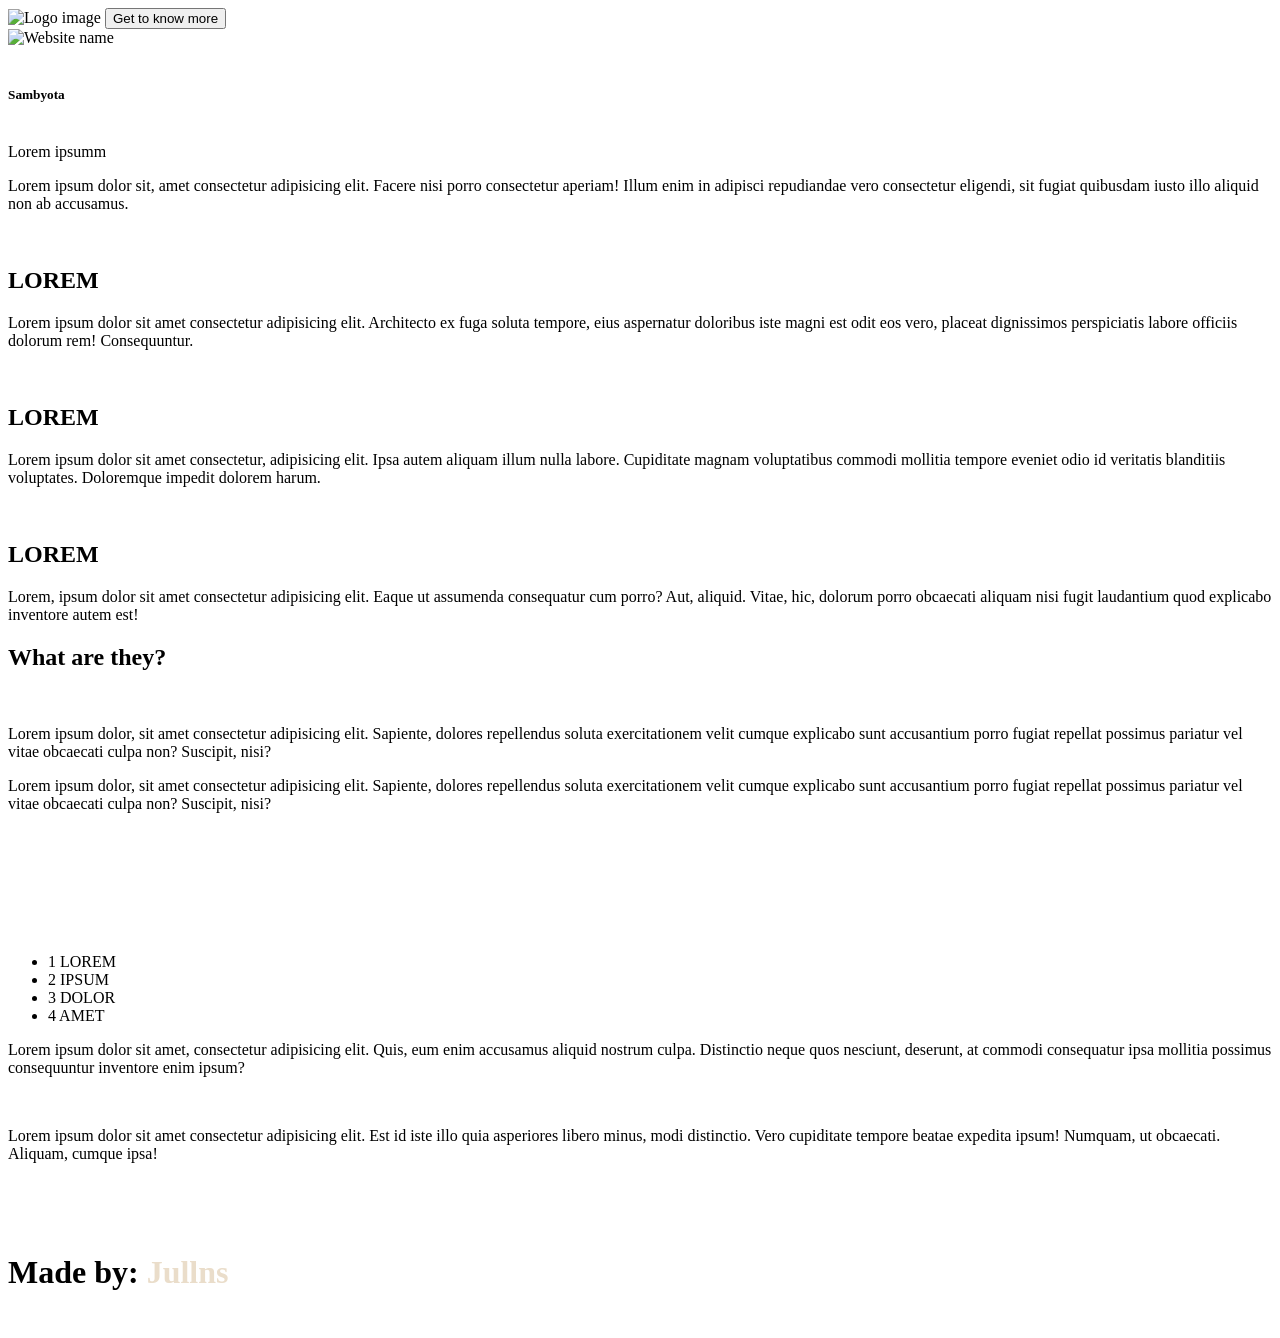
==== index.html @ 9040424c "Update index.html (Added some images)" ====
<!DOCTYPE html>
<html lang="en">
<head>
    <meta charset="UTF-8">
    <meta name="viewport" content="width=device-width, initial-scale=1.0">
    <link rel="icon" href="#" type="image/x-icon">
    <link rel="Stylesheet" href="style.css">
    <title>Presentation</title>
</head>
<body>
    <header>
        <img src="https://i.pinimg.com/1200x/c7/43/ba/c743ba436043ff86fafc4861faecf809.jpg" class="logo" alt="Logo image">
        <button class="btnHeader">Get to know more</button>
    </header>

    <section class="hero">
        <div class="imgHero">
            <img src="https://placehold.co/500x150" alt="Website name">
        </div>
    </section>

    <section class="flips">
        <div class="above">
            <img src="img/ladyBug.png" alt="" style="height: 90px;" class="imgAbove">
            <h5>Sambyota</h5>
            <img src="img/button.png" alt="" style="height: 50px;" class="imgAbove">
        </div>
        <div class="textInfo">
            <span>Lorem ipsumm</span>
            <p>Lorem ipsum dolor sit, amet consectetur adipisicing elit. Facere nisi porro consectetur aperiam! Illum enim in adipisci repudiandae vero consectetur eligendi, sit fugiat quibusdam iusto illo aliquid non ab accusamus.</p>
        </div>
        <div class="flipImages">
            <div class="flipCard">
                <div class="flipCardInner">
                    <div class="flipCardFront">
                        <img src="https://i.pinimg.com/736x/1f/29/45/1f2945234f27a18b586317b9a08e1dca.jpg" alt="">
                    </div>
                    <div class="flipCardBack">
                        <h1>LOREM</h1>
                        <p>Lorem ipsum dolor sit amet consectetur adipisicing elit. Architecto ex fuga soluta tempore, eius aspernatur doloribus iste magni est odit eos vero, placeat dignissimos perspiciatis labore officiis dolorum rem! Consequuntur.</p>
                    </div>
                </div>
            </div>

            <div class="flipCard">
                <div class="flipCardInner">
                    <div class="flipCardFront">
                        <img src="https://i.pinimg.com/736x/7e/d2/30/7ed23029f573b01a858c3f5cab097824.jpg" alt="">
                    </div>
                    <div class="flipCardBack">
                        <h1>LOREM</h1>
                        <p>Lorem ipsum dolor sit amet consectetur, adipisicing elit. Ipsa autem aliquam illum nulla labore. Cupiditate magnam voluptatibus commodi mollitia tempore eveniet odio id veritatis blanditiis voluptates. Doloremque impedit dolorem harum.</p>
                    </div>
                </div>   
            </div>

            <div class="flipCard">
                <div class="flipCardInner">
                    <div class="flipCardFront">
                        <img src="https://i.pinimg.com/736x/ce/5a/1a/ce5a1a4d6c5ed7a94f8ad2fc9b139fdb.jpg" alt="">
                    </div>
                    <div class="flipCardBack">
                        <h1>LOREM</h1>
                        <p>Lorem, ipsum dolor sit amet consectetur adipisicing elit. Eaque ut assumenda consequatur cum porro? Aut, aliquid. Vitae, hic, dolorum porro obcaecati aliquam nisi fugit laudantium quod explicabo inventore autem est!</p>
                    </div>   
                </div>
            </div>
        </div>
    </section>

    <section class="noNameYet">
        <div class="leftSide">
            <h1>What are they?</h1>
            <br>
            <p>
                Lorem ipsum dolor, sit amet consectetur adipisicing elit. Sapiente, dolores repellendus soluta exercitationem 
                velit cumque explicabo sunt accusantium porro fugiat repellat possimus pariatur vel vitae obcaecati culpa non? Suscipit, nisi?
            <br>
            </p>
            <p>
                Lorem ipsum dolor, sit amet consectetur adipisicing elit. Sapiente, dolores repellendus soluta exercitationem 
                velit cumque explicabo sunt accusantium porro fugiat repellat possimus pariatur vel vitae obcaecati culpa non? Suscipit, nisi?
            </p>
        </div>
        <div class="rightSide">
            <img src="https://i.pinimg.com/1200x/5e/f9/04/5ef9048542bf9fe75a22320e7ff484f0.jpg" alt="">
        </div>
    </section>

    <section class="containerAbout1">
        <div class="imgContainer">
            <img src="https://i.pinimg.com/736x/b4/34/05/b43405a6c6531537ccabb3a57415e69e.jpg" alt="">
        </div>
        <div class="imgsContainer">
            <div class="imgContainer1">
                <img src="https://i.pinimg.com/736x/16/76/25/1676259814f19e960ae3fb7d10cefbdc.jpg" alt="">
            </div>
            <div class="imgContainer2">
                <img src="https://i.pinimg.com/736x/c9/18/b7/c918b74cd02851aae512fbfe6bda072d.jpg" alt="">
            </div>
            <div class="imgContainer3">
                <img src="https://i.pinimg.com/736x/c7/d8/ac/c7d8acb1a507242b9e1f4ab59ffd6779.jpg" alt="">
            </div>
            <div class="imgContainer4">
                <img src="https://i.pinimg.com/736x/0f/88/f7/0f88f76f76c9b08f286b25aec2841755.jpg" alt="">
            </div>
        </div>
        <div class="listAbout">
            <div class="list">
                <ul>
                    <li>
                        <span>1</span>
                        LOREM
                    </li>
                    <li>
                        <span>2</span>
                        IPSUM
                    </li>
                    <li>
                        <span>3</span>
                        DOLOR
                    </li>
                    <li>
                        <span>4</span>
                        AMET
                    </li>
                </ul>
            </div>
            <div class="textList">
                <p>
                    Lorem ipsum dolor sit amet, consectetur adipisicing elit. Quis, eum enim accusamus aliquid nostrum culpa. Distinctio neque quos nesciunt, deserunt, at commodi consequatur ipsa mollitia possimus consequuntur inventore enim ipsum?
                </p>
                <br>
                <p>
                    Lorem ipsum dolor sit amet consectetur adipisicing elit. Est id iste illo quia asperiores libero minus, modi distinctio. Vero cupiditate tempore beatae expedita ipsum! Numquam, ut obcaecati. Aliquam, cumque ipsa!
                </p>
            </div>
        </div>
    </section>

    <section>
        <div class="circleMain">

        </div>
    </section>

    <footer>
        <div class="footer">
            <div class="imgFooterBackround">
                <img src="https://i.pinimg.com/1200x/5f/6d/40/5f6d406dd7ec572bca5e5ca0c0a4572c.jpg" alt="">
            </div>
            <div class="bellowPart">
                <br>
                <img src="/img/icon.png" alt="">
                <h1>Made by: <span style="color:#EADDCA;">Jullns</span></h1>
                <br>
            </div>
        </div>
    </footer>
</body>
</html>
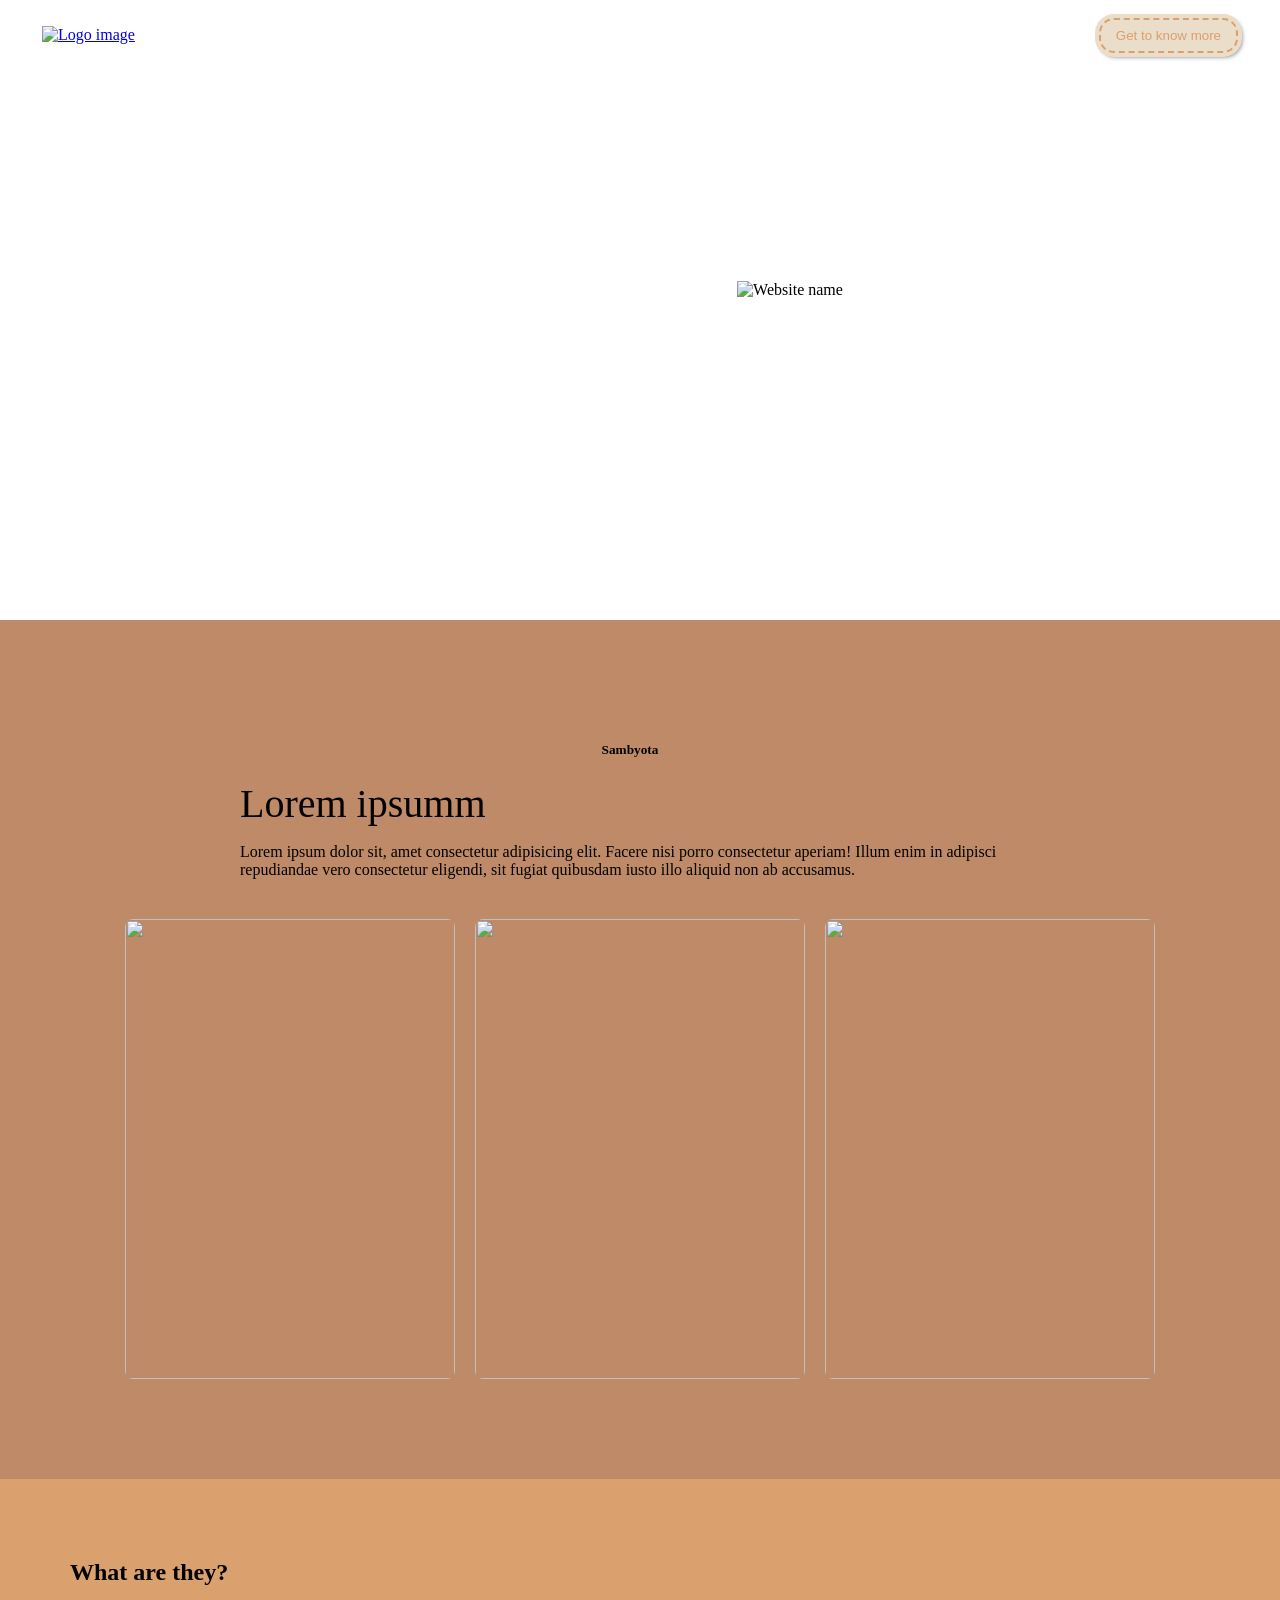
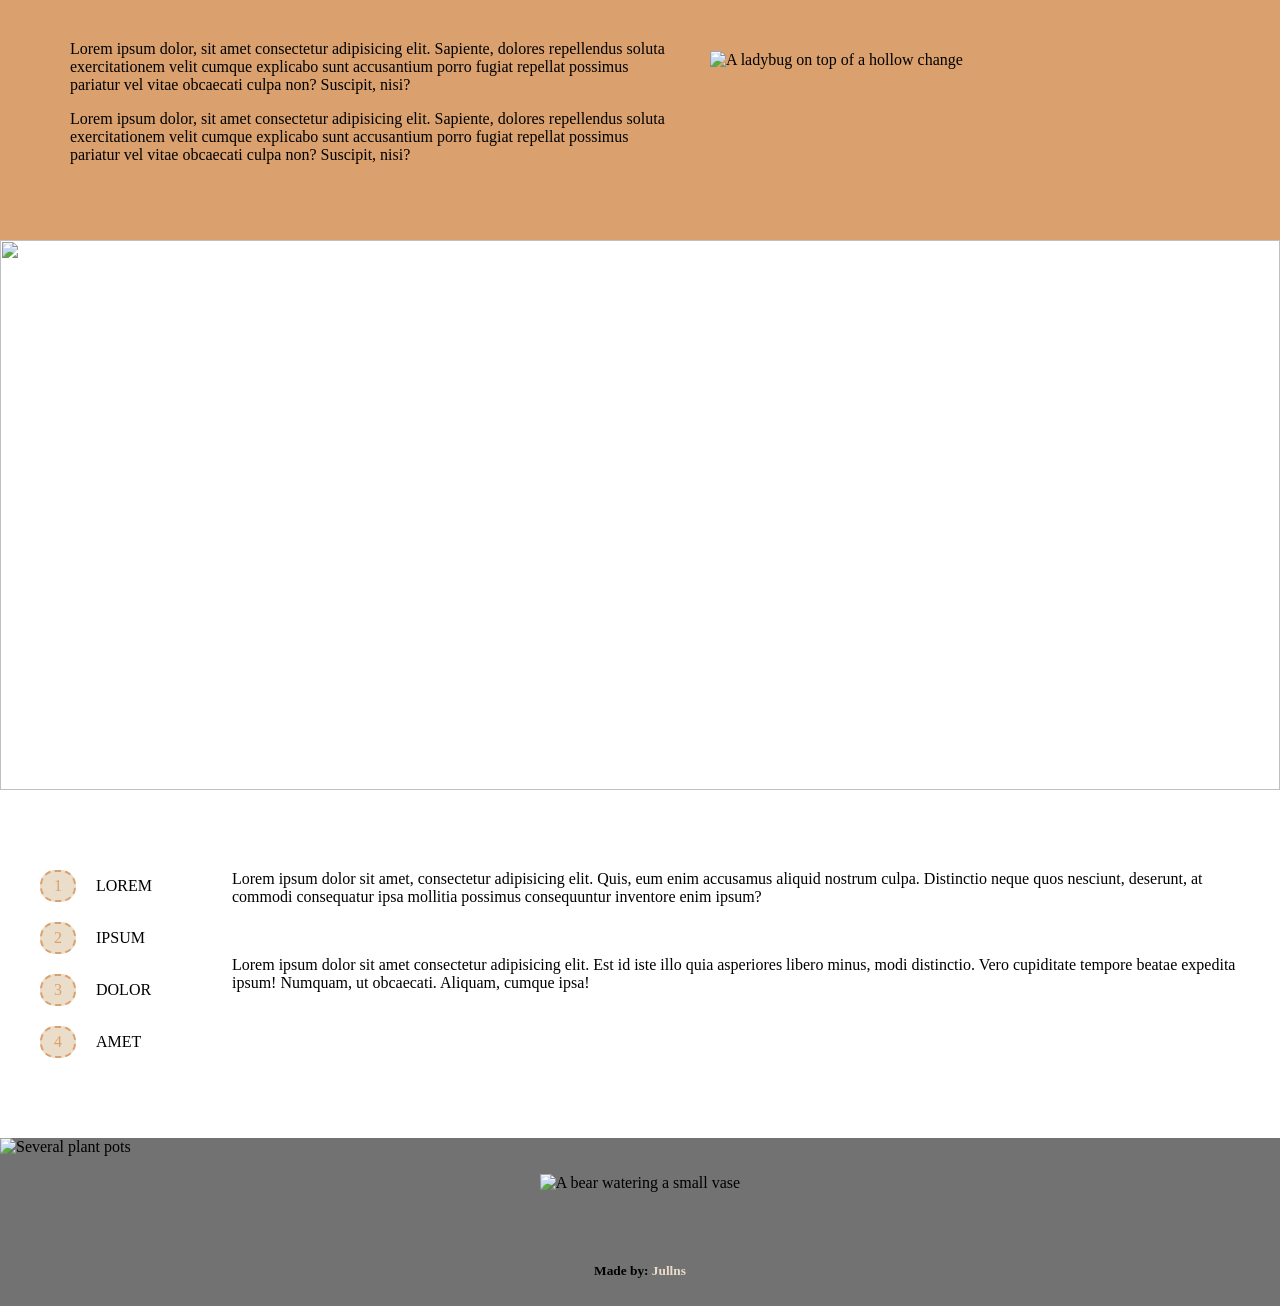
==== commit 5b8162b6: "Update index.html" ====
--- a/index.html
+++ b/index.html
@@ -3,14 +3,14 @@
 <head>
     <meta charset="UTF-8">
     <meta name="viewport" content="width=device-width, initial-scale=1.0">
-    <link rel="icon" href="#" type="image/x-icon">
+    <link rel="icon" href="img/ladyBug.png" type="image/x-icon">
     <link rel="Stylesheet" href="style.css">
     <title>Presentation</title>
 </head>
 <body>
     <header>
-        <img src="https://i.pinimg.com/1200x/c7/43/ba/c743ba436043ff86fafc4861faecf809.jpg" class="logo" alt="Logo image">
-        <button class="btnHeader">Get to know more</button>
+        <a href="index.html"><img src="https://i.pinimg.com/1200x/c7/43/ba/c743ba436043ff86fafc4861faecf809.jpg" class="logo" alt="Logo image"></a>
+        <a href="home.html"><button class="btnHeader">Get to know more</button></a>
     </header>
 
     <section class="hero">
@@ -19,11 +19,14 @@
         </div>
     </section>
 
-    <section class="flips">
-        <div class="above">
-            <img src="img/ladyBug.png" alt="" style="height: 90px;" class="imgAbove">
+    <section class="cardsFlips">
+        <div class="aboveInfo">
+            <div class="tooltip">
+                <span class="tooltipText">bzbzbzbzzz</span>
+                <img src="img/ladyBug.png" alt="" class="imgAbove">
+            </div>
             <h5>Sambyota</h5>
-            <img src="img/button.png" alt="" style="height: 50px;" class="imgAbove">
+            <img src="img/button.png" alt="" class="imgAbove">
         </div>
         <div class="textInfo">
             <span>Lorem ipsumm</span>
@@ -68,7 +71,7 @@
         </div>
     </section>
 
-    <section class="noNameYet">
+    <section class="about">
         <div class="leftSide">
             <h1>What are they?</h1>
             <br>
@@ -83,7 +86,7 @@
             </p>
         </div>
         <div class="rightSide">
-            <img src="https://i.pinimg.com/1200x/5e/f9/04/5ef9048542bf9fe75a22320e7ff484f0.jpg" alt="">
+            <img src="https://i.pinimg.com/1200x/5e/f9/04/5ef9048542bf9fe75a22320e7ff484f0.jpg" alt="A ladybug on top of a hollow change">
         </div>
     </section>
 
@@ -138,20 +141,14 @@
         </div>
     </section>
 
-    <section>
-        <div class="circleMain">
-
-        </div>
-    </section>
-
     <footer>
         <div class="footer">
             <div class="imgFooterBackround">
-                <img src="https://i.pinimg.com/1200x/5f/6d/40/5f6d406dd7ec572bca5e5ca0c0a4572c.jpg" alt="">
+                <img src="https://i.pinimg.com/1200x/0c/92/95/0c92953f26733f3b9392ffd66476453e.jpg" alt="Several plant pots">
             </div>
             <div class="bellowPart">
                 <br>
-                <img src="/img/icon.png" alt="">
+                <img src="img/iocn.png" alt="A bear watering a small vase">
                 <h1>Made by: <span style="color:#EADDCA;">Jullns</span></h1>
                 <br>
             </div>
--- a/style.css
+++ b/style.css
@@ -0,0 +1,320 @@
+html{
+    scroll-behavior: smooth;
+    scrollbar-color:#b5855b rgb(234, 221, 202);
+}
+body{
+    margin: 0;
+    padding: 0;
+    box-sizing: border-box;
+    text-decoration: none;
+    overflow-x: hidden;
+}
+
+/*Header*/
+header{
+    display: flex;
+    justify-content: space-between;
+    width: 100%;
+    height: 60px;
+    background-color: transparent;
+    z-index: 9999;
+    padding: 35px 42px;
+    box-sizing: border-box;
+    align-items: center;
+}
+.logo{
+    height: 40px;
+}
+.btnHeader{
+    outline: none;
+    color: #DAA06D;
+    padding: 8px;
+    padding-left: 15px;
+    padding-right: 15px;
+    border: 2px dashed #DAA06D;
+    border-radius: 15px;
+    background-color: #EADDCA;
+    box-shadow: 0 0 0 4px #EADDCA, 2px 2px 4px 2px rgba(0, 0, 0, 0.5);
+    transition: .1s ease-in-out;
+}
+.btnHeader:hover{
+    transform: translateX(0.1rem) translateY(0.1rem);
+}
+
+/*Hero*/
+.hero{
+    background-image: url('/img/hero.png');
+    background-size: cover;
+    background-position: center;
+    background-repeat: no-repeat;
+    height: 650px;   
+    margin-top: -100px;   
+    top: 0;      
+}
+.imgHero{
+    display: flex;
+    flex-direction: column;
+    justify-content: center;
+    align-items: center;
+    height: 500px;
+    padding-top: 70px;
+    margin-left: 300px;
+}
+.aboveInfo{
+    display: flex;
+    align-items: center;
+    justify-content: center;
+}
+.aboveInfo h5{
+    font-weight: 600;
+    margin-right: 40px;
+    margin-left: 20px;
+}
+.imgAbove{
+    height: 40px;
+}
+.imgAbove:hover{
+    animation: chacoalhar 1.7s ease-in-out infinite;
+}
+
+@keyframes chacoalhar {
+    0% { transform: translateX(0) rotate(0deg); }
+    25% { transform: translateX(-6px) rotate(-25deg); } 
+    50% { transform: translateX(6px) rotate(25deg); }   
+    75% { transform: translateX(-3px) rotate(-9deg); }  
+    100% { transform: translateX(0) rotate(0deg); }
+}
+
+
+/*Flip cards and info*/
+.cardsFlips{
+    background-color: #be8a67;
+    padding: 100px;
+}
+.textInfo{
+    max-width: 800px;
+    margin: 0 auto 40px auto;
+}
+.textInfo span{
+    display: block;
+    margin-bottom: 15px;
+    font-size: 40px;
+}
+.flipImages{
+    display: flex;
+    gap: 20px;
+    justify-content: center;
+    flex-wrap: wrap;
+}
+.flipCard{
+    background-color: transparent;
+    width: 330px;
+    height: 460px;
+    perspective: 1000px;
+}
+.flipCardFront img{
+    width: 100%;
+    height: 100%;
+    object-fit: cover;
+}
+.flipCardInner{
+    position: relative;
+    width: 100%;
+    height: 100%;
+    transition: transform 0.6s;
+    transform-style: preserve-3d;
+}
+.flipCard:hover .flipCardInner{
+    transform: rotateY(180deg);
+}
+.flipCardFront, .flipCardBack{
+    position: absolute;
+    width: 100%;
+    height: 100%;
+    backface-visibility: hidden;
+    -webkit-backface-visibility: hidden;
+    overflow: hidden;
+    border-radius: 8px;
+}
+.flipCardBack{
+    display: flex;
+    flex-direction: column;
+    align-items: center;
+    justify-content: center;
+    background-color: #DAA06D;
+    transform: rotateY(180deg);
+}
+.flipCardBack p{
+    padding-left: 20px;
+}
+.tooltip{
+    position:relative;
+    display:inline-block;
+    cursor: pointer;
+}
+.tooltipText{
+    visibility: hidden;
+    width: 130px;
+    background-color: #7d5029;
+    color: #EADDCA;
+    text-align: center;
+    padding: 5px 0;
+    border: 2px solid #4f3319;
+    border-radius: 6px;
+    position: absolute;
+    z-index: 10;
+    bottom: 105%;
+    left: 50%;
+    transform: translateX(-50%);
+}
+.tooltip:hover .tooltipText {
+  visibility: visible;
+}
+
+/*About*/
+.about{
+    background-color: #DAA06D;
+    padding: 60px 40px;
+    display: flex;
+    align-items: center;
+    justify-content: center;
+    gap: 40px;
+}
+
+.rightSide {
+    flex: 1;
+    max-width: 500px;
+}
+.rightSide img{
+    height: auto;
+    width: 100%;
+}
+.leftSide{
+    flex: 1;
+    max-width: 600px;
+}
+
+
+.imgContainer img{
+    background-image: url('https://i.pinimg.com/736x/b4/34/05/b43405a6c6531537ccabb3a57415e69e.jpg');
+    background-size: cover;
+    background-position: center;
+    background-repeat: no-repeat;
+    height: 550px;
+    width: 100%;  
+}
+.containerAbout1{
+    position: relative;
+}
+.imgContainer1, .imgContainer2, .imgContainer3, .imgContainer4 {
+    position: absolute;
+    z-index: 990;
+}
+.imgContainer1{
+    top: 18%;
+    left: 15%;
+}
+.imgContainer1 img{
+    height: 100px;
+}
+.imgContainer2 {
+    top: 25%;
+    left: 58%;
+}
+.imgContainer2 img{
+    height: 100px;
+}
+.imgContainer3 {
+    top: 35%;
+    left: 60%;
+}
+.imgContainer3 img{
+    height: 100px;
+}
+.imgContainer4 {
+    top: 45%;
+    left: 30%;
+}
+.imgContainer4 img{
+    height: 100px;
+}
+.list{
+    flex: 1;
+    max-width: 400px;
+}
+.list ul{
+    padding: 0;
+}
+.list li{
+    display: flex;
+    list-style: none;
+    margin-bottom: 20px;
+    align-items: center;
+}
+.list span{
+    outline: none;
+    color: #DAA06D;
+    padding: 5px 12px;
+    border: 2px dashed #DAA06D;
+    border-radius: 15px;
+    background-color: #EADDCA;
+    margin-right: 20px;
+}
+.listAbout{
+    display: flex;
+    justify-content: center;
+    gap: 80px;
+    padding: 60px 40px;
+}
+
+
+/*footer*/
+.footer{
+    background-color: rgb(114, 114, 114);
+    bottom: 0;
+}
+.imgFooterBackround img{
+    width: 100%;
+    height: 300px;
+    object-fit: cover;
+}
+.bellowPart img{
+    height: 80px;
+    width: auto;
+}
+.bellowPart h1{
+    font-size: smaller;
+}
+.bellowPart {
+    display: flex;
+    flex-direction: column;
+    align-items: center;
+    justify-content: center;
+}
+
+/*Media Queries*/
+@media (max-width: 768px){
+    header{
+        padding: 15px 20px;
+    }
+    .hero{
+        min-height: 350px;
+    }
+    .cardsFlips, .about, .listAbout{
+        padding: 40px 20px;
+    }
+    .about{
+        flex-direction: column;
+        text-align: center;
+    }
+    .listAbout{
+        flex-direction: column;
+        gap: 30px
+    }
+    .imgContainer1 img, .imgContainer2 img, .imgContainer3 img, .imgContainer4 img{
+        height: 50px;
+    }
+    .flipCard{
+        max-width: 320px;
+    }
+}
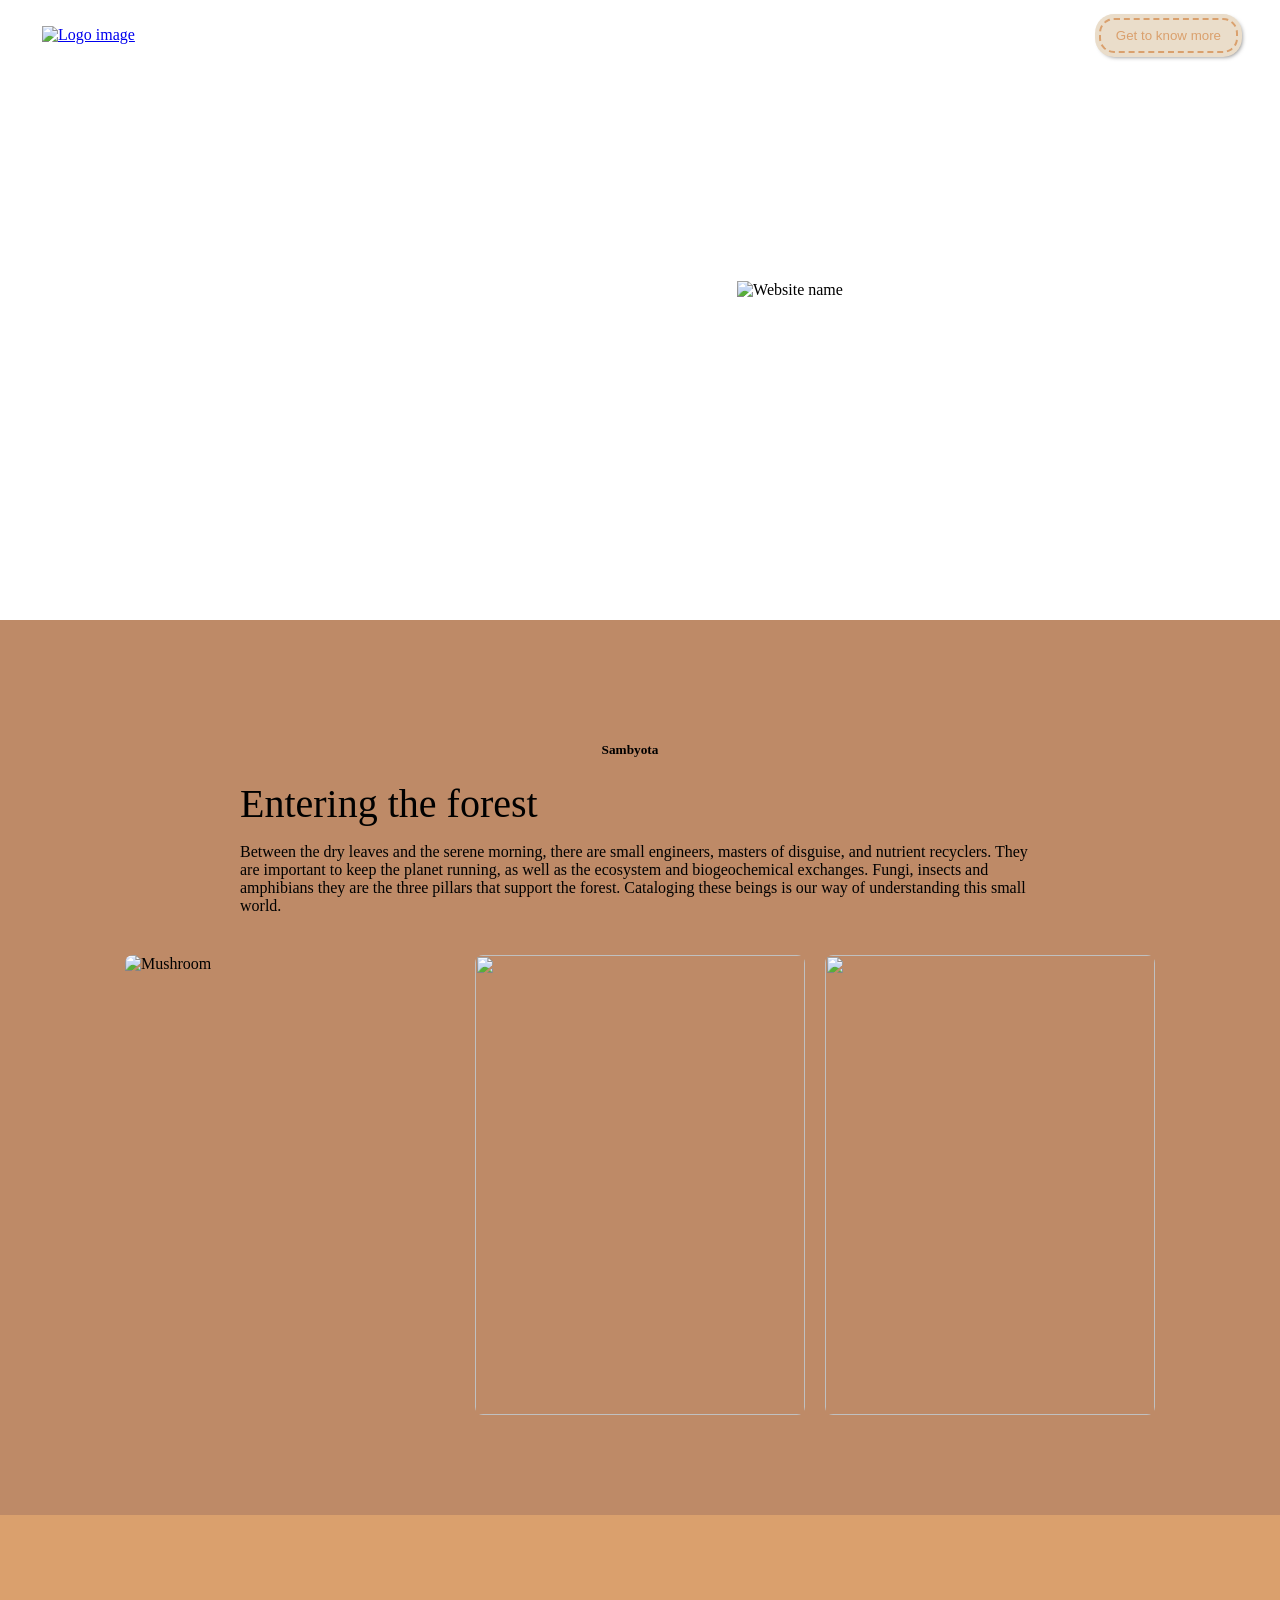
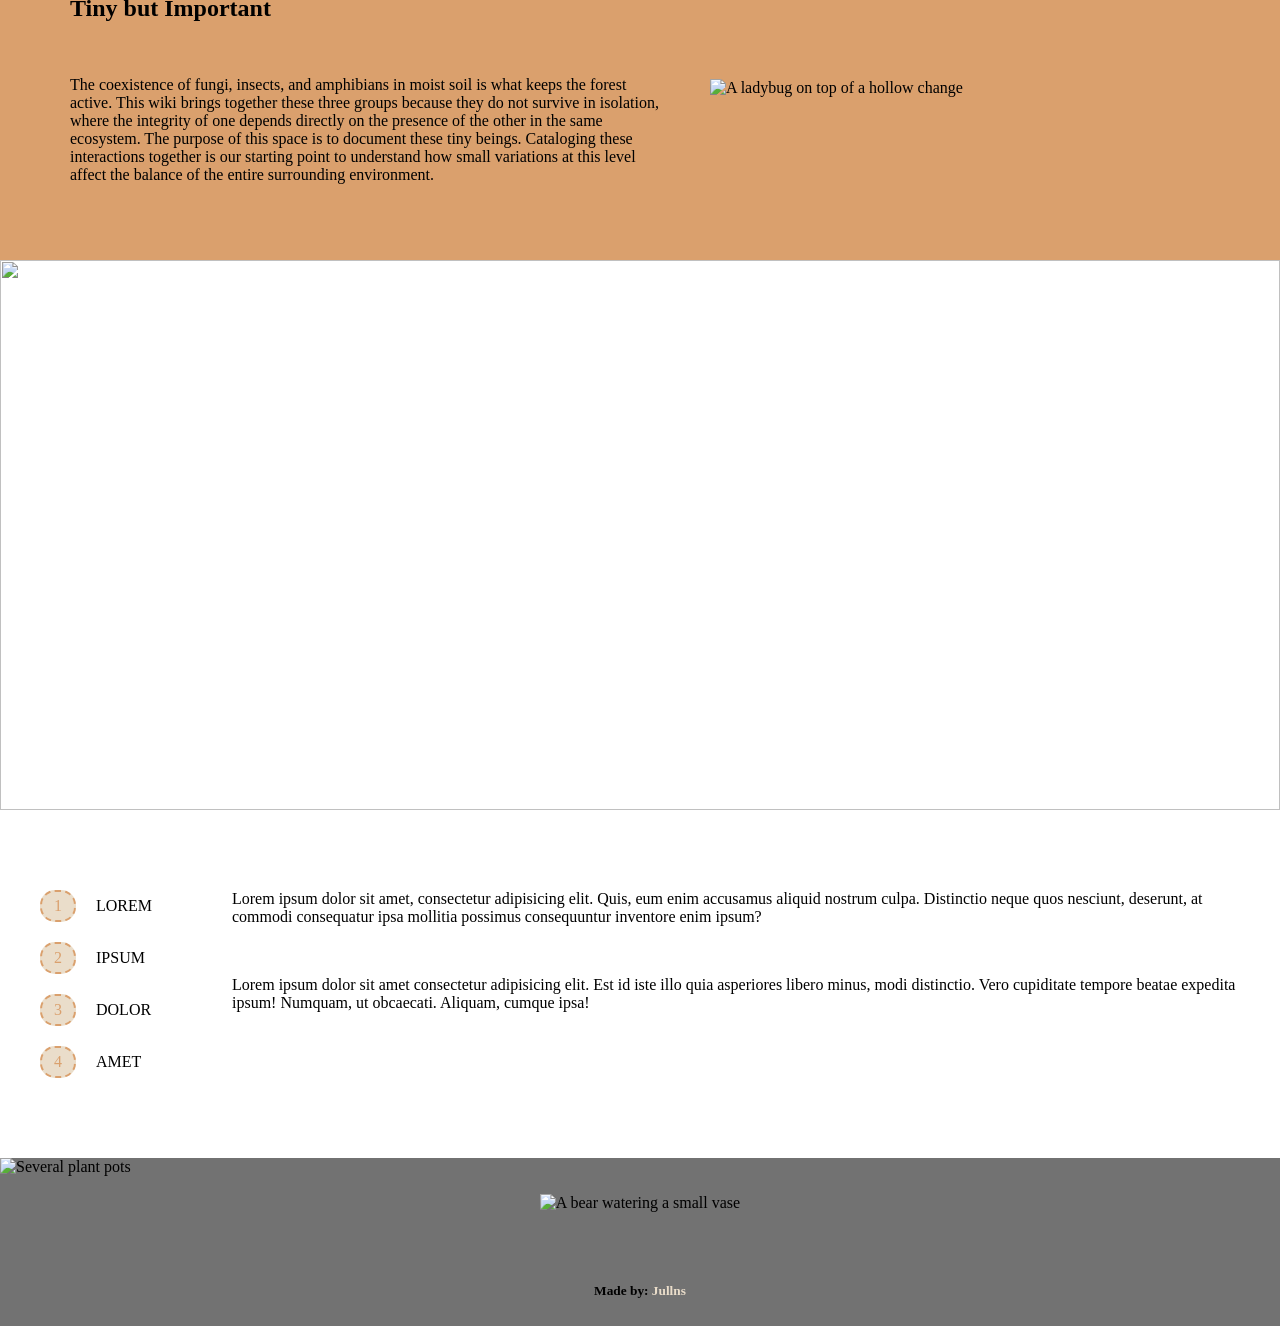
==== commit 695d7d5c: "Update index.html" ====
--- a/index.html
+++ b/index.html
@@ -29,18 +29,18 @@
             <img src="img/button.png" alt="" class="imgAbove">
         </div>
         <div class="textInfo">
-            <span>Lorem ipsumm</span>
-            <p>Lorem ipsum dolor sit, amet consectetur adipisicing elit. Facere nisi porro consectetur aperiam! Illum enim in adipisci repudiandae vero consectetur eligendi, sit fugiat quibusdam iusto illo aliquid non ab accusamus.</p>
+            <span>Entering the forest</span>
+            <p>Between the dry leaves and the serene morning, there are small engineers, masters of disguise, and nutrient recyclers. They are important to keep the planet running, as well as the ecosystem and biogeochemical exchanges. Fungi, insects and amphibians they are the three pillars that support the forest. Cataloging these beings is our way of understanding this small world. </p>
         </div>
         <div class="flipImages">
             <div class="flipCard">
                 <div class="flipCardInner">
                     <div class="flipCardFront">
-                        <img src="https://i.pinimg.com/736x/1f/29/45/1f2945234f27a18b586317b9a08e1dca.jpg" alt="">
+                        <img src="https://i.pinimg.com/736x/1f/29/45/1f2945234f27a18b586317b9a08e1dca.jpg" alt="Mushroom">
                     </div>
                     <div class="flipCardBack">
-                        <h1>LOREM</h1>
-                        <p>Lorem ipsum dolor sit amet consectetur adipisicing elit. Architecto ex fuga soluta tempore, eius aspernatur doloribus iste magni est odit eos vero, placeat dignissimos perspiciatis labore officiis dolorum rem! Consequuntur.</p>
+                        <h1>Fungi</h1>
+                        <p>They are not plants or animals! Fungi are fundamental to the functioning of ecosystems, being primary decomposers of organic matter and responsible for the recycling of nutrients. They create invisible networks under the earth, taking their nutrients from the tree with its mycelium.</p>
                     </div>
                 </div>
             </div>
@@ -51,8 +51,13 @@
                         <img src="https://i.pinimg.com/736x/7e/d2/30/7ed23029f573b01a858c3f5cab097824.jpg" alt="">
                     </div>
                     <div class="flipCardBack">
-                        <h1>LOREM</h1>
-                        <p>Lorem ipsum dolor sit amet consectetur, adipisicing elit. Ipsa autem aliquam illum nulla labore. Cupiditate magnam voluptatibus commodi mollitia tempore eveniet odio id veritatis blanditiis voluptates. Doloremque impedit dolorem harum.</p>
+                        <h1>Insects</h1>
+                        <p>
+                            Insects form the largest class of the Animal Kingdom, there are more than 800,000 known species. Insects live scattered all over the world. From the polar regions to tropical zones, passing through rivers, seas and oceans.
+                        </p>
+                        <p>
+                            Although the appearance of insects is very varied, the body of all of them is divided into head, chest and abdomen. On the head are a pair of antennae and 3 pairs of jaws. All insects have 3 pairs of legs. Not all insects have wings. Most of these animals reach maturity through metamorphosis.
+                        </p>
                     </div>
                 </div>   
             </div>
@@ -63,8 +68,13 @@
                         <img src="https://i.pinimg.com/736x/ce/5a/1a/ce5a1a4d6c5ed7a94f8ad2fc9b139fdb.jpg" alt="">
                     </div>
                     <div class="flipCardBack">
-                        <h1>LOREM</h1>
-                        <p>Lorem, ipsum dolor sit amet consectetur adipisicing elit. Eaque ut assumenda consequatur cum porro? Aut, aliquid. Vitae, hic, dolorum porro obcaecati aliquam nisi fugit laudantium quod explicabo inventore autem est!</p>
+                        <h1>Amphibians</h1>
+                        <p>
+                           They are animals of great evolutionary and ecological success, occurring on almost every continent of the world (with the exception of Antarctica). They occupy various types of humid environments, including forests, fields, and a wide variety of water bodies. 
+                        </p>
+                        <p>
+                           They are ectothermal animals, that is, they use external sources of heat to regulate their body temperature and thus carry out their vital functions. Because they are highly sensitive to environmental changes, they are considered bioindicators; in other words, their presence in a place can indicate whether the environment is in balance or ecological imbalance.
+                        </p>
                     </div>   
                 </div>
             </div>
@@ -73,16 +83,10 @@
 
     <section class="about">
         <div class="leftSide">
-            <h1>What are they?</h1>
+            <h1>Tiny but Important</h1>
             <br>
             <p>
-                Lorem ipsum dolor, sit amet consectetur adipisicing elit. Sapiente, dolores repellendus soluta exercitationem 
-                velit cumque explicabo sunt accusantium porro fugiat repellat possimus pariatur vel vitae obcaecati culpa non? Suscipit, nisi?
-            <br>
-            </p>
-            <p>
-                Lorem ipsum dolor, sit amet consectetur adipisicing elit. Sapiente, dolores repellendus soluta exercitationem 
-                velit cumque explicabo sunt accusantium porro fugiat repellat possimus pariatur vel vitae obcaecati culpa non? Suscipit, nisi?
+                The coexistence of fungi, insects, and amphibians in moist soil is what keeps the forest active. This wiki brings together these three groups because they do not survive in isolation, where the integrity of one depends directly on the presence of the other in the same ecosystem. The purpose of this space is to document these tiny beings. Cataloging these interactions together is our starting point to understand how small variations at this level affect the balance of the entire surrounding environment.
             </p>
         </div>
         <div class="rightSide">
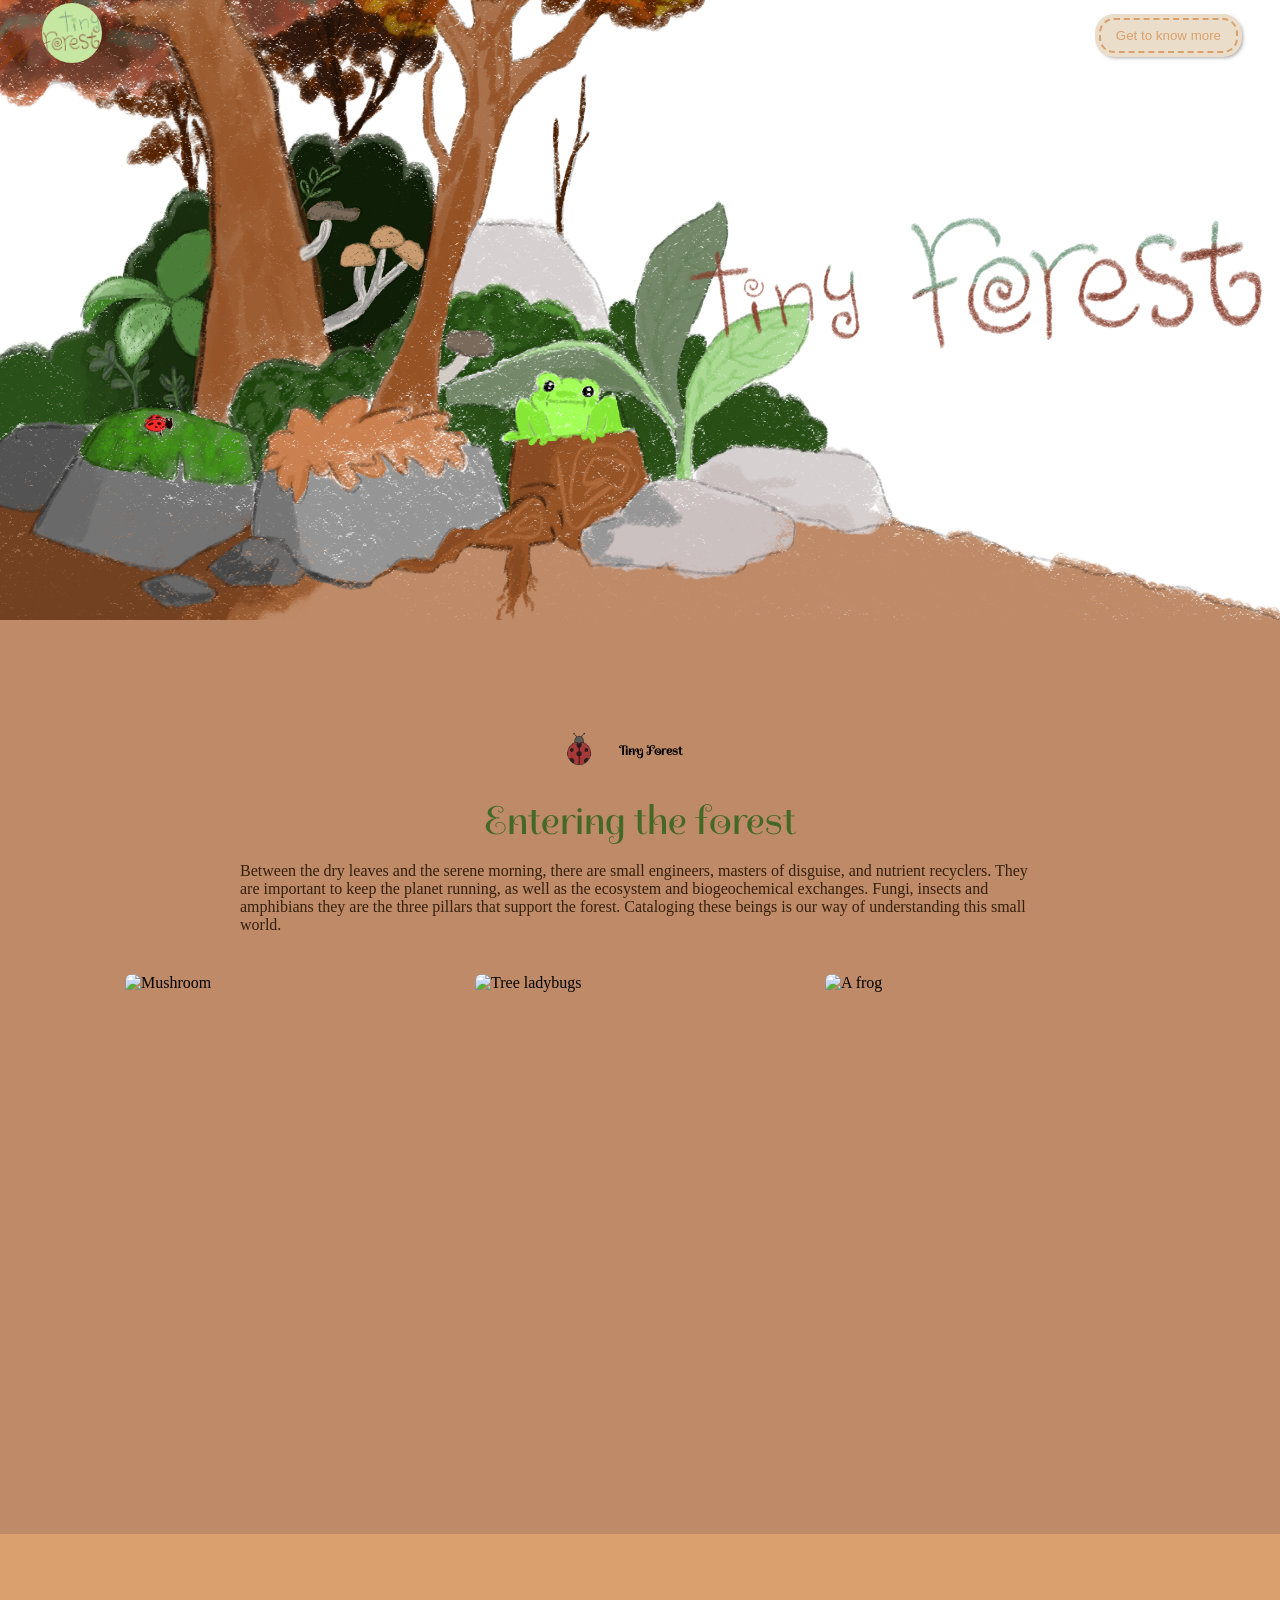
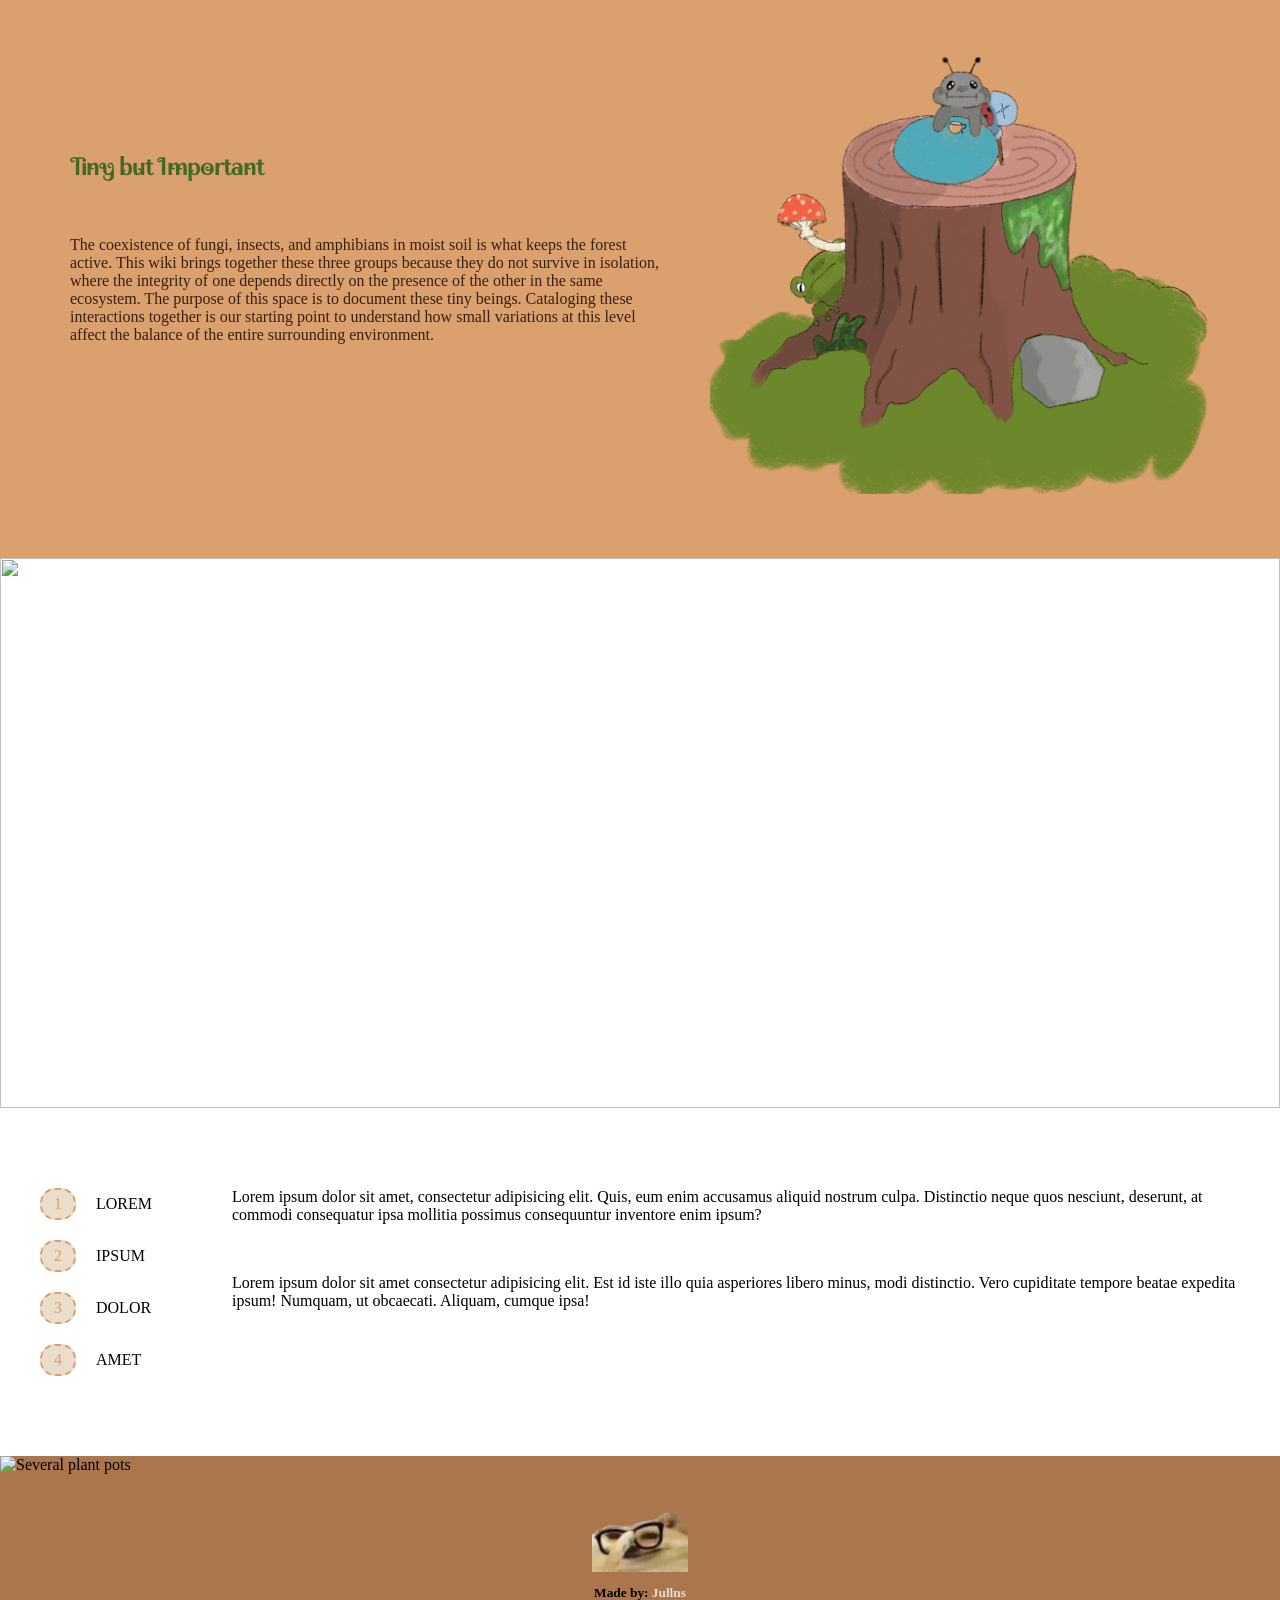
==== commit 513f2081: "Update index.html" ====
--- a/index.html
+++ b/index.html
@@ -3,19 +3,19 @@
 <head>
     <meta charset="UTF-8">
     <meta name="viewport" content="width=device-width, initial-scale=1.0">
-    <link rel="icon" href="img/ladyBug.png" type="image/x-icon">
+    <link rel="icon" href="img/cursor.png" type="image/x-icon">
     <link rel="Stylesheet" href="style.css">
     <title>Presentation</title>
 </head>
 <body>
     <header>
-        <a href="index.html"><img src="https://i.pinimg.com/1200x/c7/43/ba/c743ba436043ff86fafc4861faecf809.jpg" class="logo" alt="Logo image"></a>
+        <a href="index.html"><img src="img/Logo.png" class="logo" alt="Logo image"></a>
         <a href="home.html"><button class="btnHeader">Get to know more</button></a>
     </header>
 
     <section class="hero">
         <div class="imgHero">
-            <img src="https://placehold.co/500x150" alt="Website name">
+            <img src="img/logoBig.png" alt="Website name">
         </div>
     </section>
 
@@ -23,9 +23,9 @@
         <div class="aboveInfo">
             <div class="tooltip">
                 <span class="tooltipText">bzbzbzbzzz</span>
-                <img src="img/ladyBug.png" alt="" class="imgAbove">
+                <img src="img/cursor.png" alt="" class="imgAbove">
             </div>
-            <h5>Sambyota</h5>
+            <h5>Tiny Forest</h5>
             <img src="img/button.png" alt="" class="imgAbove">
         </div>
         <div class="textInfo">
@@ -36,7 +36,7 @@
             <div class="flipCard">
                 <div class="flipCardInner">
                     <div class="flipCardFront">
-                        <img src="https://i.pinimg.com/736x/1f/29/45/1f2945234f27a18b586317b9a08e1dca.jpg" alt="Mushroom">
+                        <img src="https://i.pinimg.com/1200x/0c/2e/9c/0c2e9c9e3904a8c6468e363ac5e10831.jpg" alt="Mushroom">
                     </div>
                     <div class="flipCardBack">
                         <h1>Fungi</h1>
@@ -48,7 +48,7 @@
             <div class="flipCard">
                 <div class="flipCardInner">
                     <div class="flipCardFront">
-                        <img src="https://i.pinimg.com/736x/7e/d2/30/7ed23029f573b01a858c3f5cab097824.jpg" alt="">
+                        <img src="https://i.pinimg.com/736x/88/ee/34/88ee34dc945d528c074d2b6dd1429fa2.jpg" alt="Tree ladybugs">
                     </div>
                     <div class="flipCardBack">
                         <h1>Insects</h1>
@@ -65,7 +65,7 @@
             <div class="flipCard">
                 <div class="flipCardInner">
                     <div class="flipCardFront">
-                        <img src="https://i.pinimg.com/736x/ce/5a/1a/ce5a1a4d6c5ed7a94f8ad2fc9b139fdb.jpg" alt="">
+                        <img src="https://i.pinimg.com/1200x/2e/a3/2f/2ea32fdf867832b89eeace62b7d243ca.jpg" alt="A frog">
                     </div>
                     <div class="flipCardBack">
                         <h1>Amphibians</h1>
@@ -90,7 +90,7 @@
             </p>
         </div>
         <div class="rightSide">
-            <img src="https://i.pinimg.com/1200x/5e/f9/04/5ef9048542bf9fe75a22320e7ff484f0.jpg" alt="A ladybug on top of a hollow change">
+            <img src="img/LadybugTree.png" alt="A ladybug on top of a hollow change">
         </div>
     </section>
 
@@ -148,11 +148,14 @@
     <footer>
         <div class="footer">
             <div class="imgFooterBackround">
-                <img src="https://i.pinimg.com/1200x/0c/92/95/0c92953f26733f3b9392ffd66476453e.jpg" alt="Several plant pots">
+                <img src="https://i.pinimg.com/736x/1a/88/d7/1a88d757e8497c07349bcb2c235b8cb6.jpg" alt="Several plant pots">
             </div>
             <div class="bellowPart">
                 <br>
-                <img src="img/iocn.png" alt="A bear watering a small vase">
+                <div class="tooltip">
+                    <span class="tooltipText">Its me!</span>
+                    <img src="img/icon.png" alt="A dog with glass">
+                </div>
                 <h1>Made by: <span style="color:#EADDCA;">Jullns</span></h1>
                 <br>
             </div>
--- a/style.css
+++ b/style.css
@@ -1,3 +1,4 @@
+@import url('https://fonts.googleapis.com/css2?family=Spirax&display=swap');
 html{
     scroll-behavior: smooth;
     scrollbar-color:#b5855b rgb(234, 221, 202);
@@ -17,13 +18,18 @@
     width: 100%;
     height: 60px;
     background-color: transparent;
-    z-index: 9999;
+
     padding: 35px 42px;
     box-sizing: border-box;
     align-items: center;
+    z-index: 10000; 
+    margin-bottom: -60px;
+    position: relative;
 }
 .logo{
-    height: 40px;
+    background-color: rgb(197, 231, 162);
+    height: 60px;
+    border-radius: 50px;
 }
 .btnHeader{
     outline: none;
@@ -52,13 +58,12 @@
     top: 0;      
 }
 .imgHero{
-    display: flex;
-    flex-direction: column;
-    justify-content: center;
-    align-items: center;
     height: 500px;
-    padding-top: 70px;
-    margin-left: 300px;
+    width: 600px;
+    margin-left: auto;
+}
+.imgHero img{
+    max-width: 100%;
 }
 .aboveInfo{
     display: flex;
@@ -69,6 +74,7 @@
     font-weight: 600;
     margin-right: 40px;
     margin-left: 20px;
+    font-family: "Spirax", system-ui;
 }
 .imgAbove{
     height: 40px;
@@ -95,10 +101,17 @@
     max-width: 800px;
     margin: 0 auto 40px auto;
 }
+.textInfo p{
+    color: #35200d;
+}
 .textInfo span{
-    display: block;
+    font-family: "Spirax", system-ui;
+    display: flex;
+    justify-content: center;
+    margin-top: 15px;
     margin-bottom: 15px;
     font-size: 40px;
+    color: rgb(68, 105, 39);
 }
 .flipImages{
     display: flex;
@@ -143,9 +156,15 @@
     justify-content: center;
     background-color: #DAA06D;
     transform: rotateY(180deg);
+    padding-right: 15px;
 }
 .flipCardBack p{
     padding-left: 20px;
+    color: #35200d;
+}
+.flipCardBack h1{
+    font-family: "Spirax", system-ui;
+    color: rgb(68, 105, 39);
 }
 .tooltip{
     position:relative;
@@ -193,7 +212,13 @@
     flex: 1;
     max-width: 600px;
 }
-
+.leftSide h1{
+    font-family: "Spirax", system-ui;
+    color: rgb(68, 105, 39);
+}
+.leftSide p{
+    color: #35200d;
+}
 
 .imgContainer img{
     background-image: url('https://i.pinimg.com/736x/b4/34/05/b43405a6c6531537ccabb3a57415e69e.jpg');
@@ -270,7 +295,7 @@
 
 /*footer*/
 .footer{
-    background-color: rgb(114, 114, 114);
+    background-color: rgb(171, 118, 77);
     bottom: 0;
 }
 .imgFooterBackround img{
@@ -297,6 +322,10 @@
     header{
         padding: 15px 20px;
     }
+    .imgHero {
+        max-width: 320px; 
+        margin: 0 auto;   
+    }
     .hero{
         min-height: 350px;
     }
